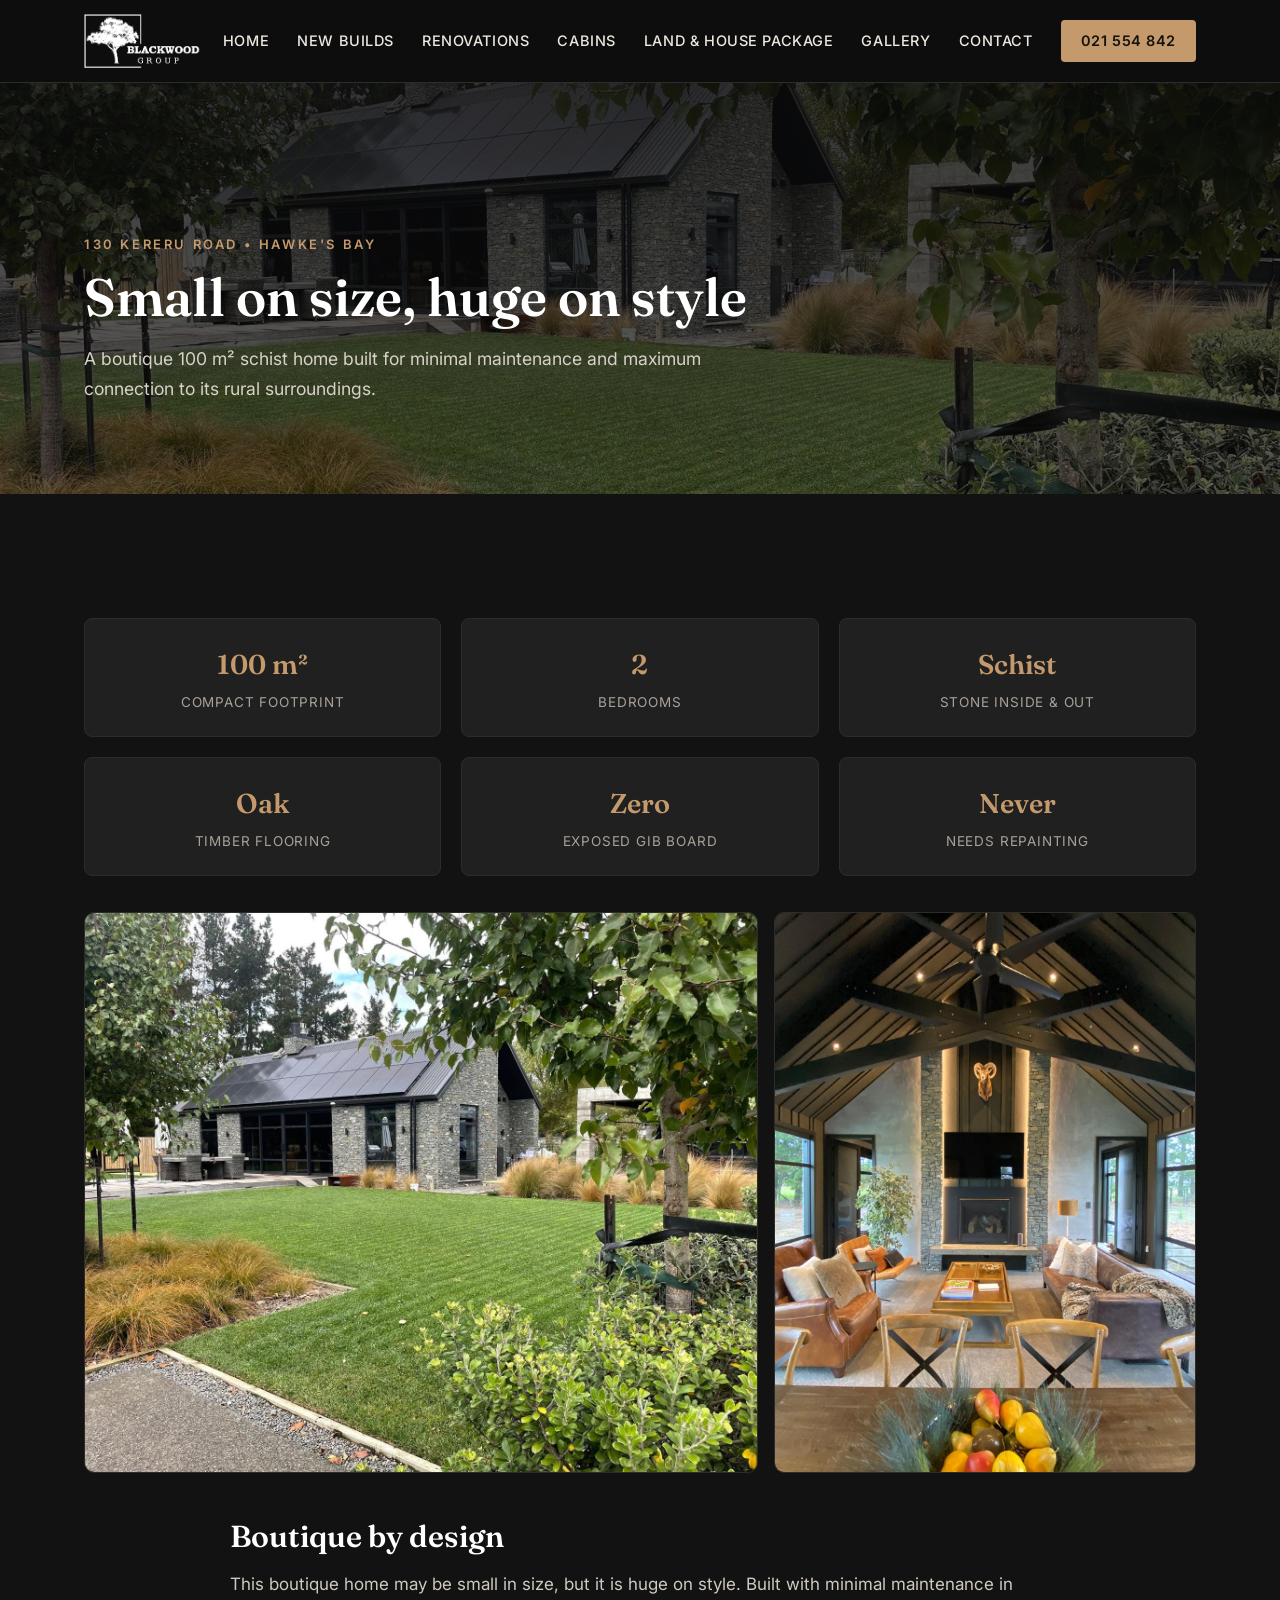
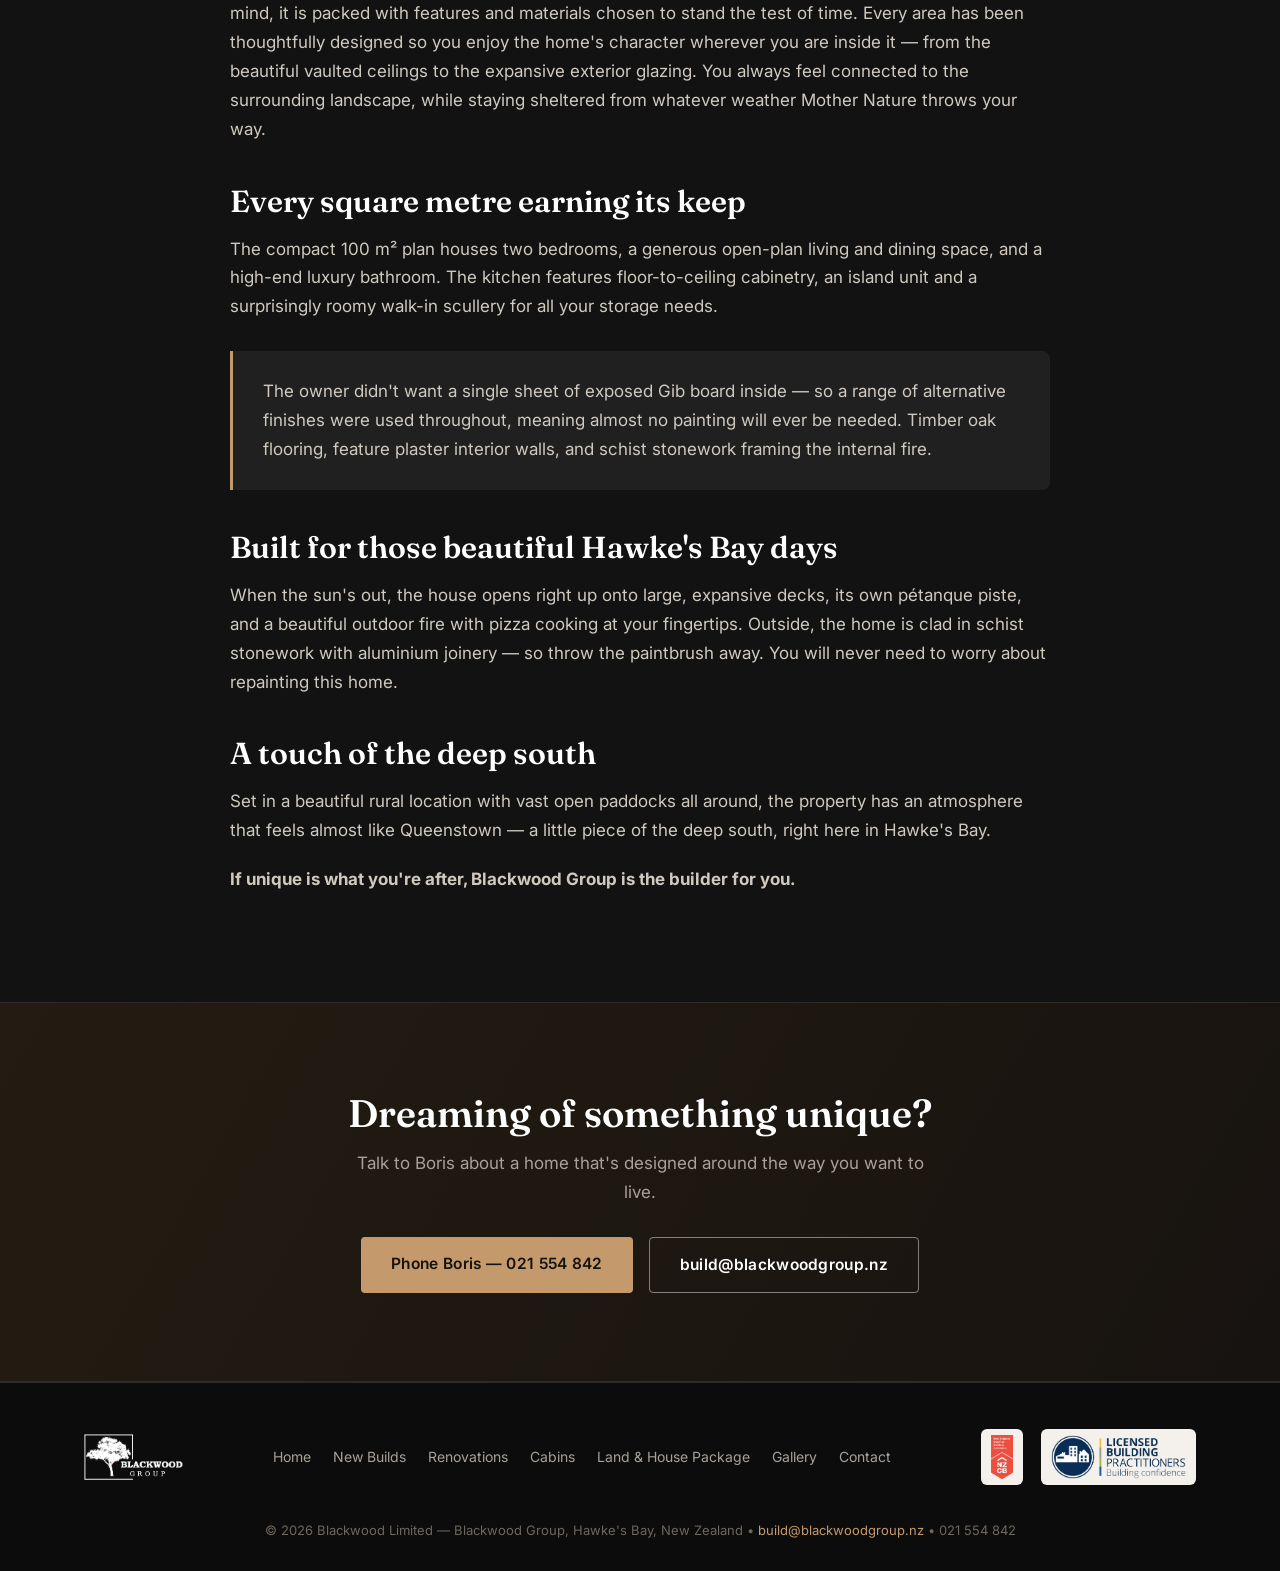
==== 130-kereru-road.html @ d4d8f1e1 "Cabins and 130" ====
<!DOCTYPE html>
<html lang="en-NZ">
<head>
<meta charset="UTF-8">
<meta name="viewport" content="width=device-width, initial-scale=1.0">
<title>130 Kereru Road — A Boutique Schist Home | Blackwood Group</title>
<meta name="description" content="130 Kereru Road — a compact 100m² boutique home by Blackwood Group. Schist stone, vaulted ceilings, oak floors and a low-maintenance build designed to stand the test of time. Hawke's Bay.">
<link rel="icon" type="image/png" href="assets/blackwood-logo-trans.png">
<link rel="preconnect" href="https://fonts.googleapis.com">
<link rel="preconnect" href="https://fonts.gstatic.com" crossorigin>
<link href="https://fonts.googleapis.com/css2?family=Fraunces:wght@400;600;700&family=Inter:wght@400;500;600&display=swap" rel="stylesheet">
<link rel="stylesheet" href="css/style.css">
<style>
  .photo-pair { display: grid; grid-template-columns: 1.6fr 1fr; gap: 16px; margin: 10px 0 46px; }
  .photo-pair img { width: 100%; height: 100%; object-fit: cover; border-radius: 10px; border: 1px solid var(--line); }
  .photo-pair .tall { min-height: 100%; }
  @media (max-width: 800px) { .photo-pair { grid-template-columns: 1fr; } }
</style>
</head>
<body>

<header>
  <div class="nav">
    <a class="brand" href="index.html"><img src="assets/blackwood-logo-white.png" alt="Blackwood Group"></a>
    <button class="menu-toggle" aria-label="Menu" onclick="document.querySelector('.nav nav').classList.toggle('open')">
      <span></span><span></span><span></span>
    </button>
    <nav>
      <a href="index.html">Home</a>
      <a href="new-builds.html">New Builds</a>
      <a href="renovations.html">Renovations</a>
      <a href="cabins.html">Cabins</a>
      <a href="land-and-house-package.html">Land &amp; House Package</a>
      <a href="gallery.html">Gallery</a>
      <a href="index.html#contact">Contact</a>
      <a class="cta" href="tel:+6421554842">021 554 842</a>
    </nav>
  </div>
</header>

<div class="page-hero" style="background-image:url('assets/kereru/kereru-exterior.jpg'); background-position:center 40%; padding:150px 0 90px">
  <div class="wrap">
    <div class="kicker">130 Kereru Road &bull; Hawke's Bay</div>
    <h1>Small on size, huge on style</h1>
    <p>A boutique 100 m&sup2; schist home built for minimal maintenance and maximum connection to its rural surroundings.</p>
  </div>
</div>

<section>
  <div class="wrap">
    <div class="specs">
      <div class="spec"><div class="num">100 m&sup2;</div><div class="lbl">Compact footprint</div></div>
      <div class="spec"><div class="num">2</div><div class="lbl">Bedrooms</div></div>
      <div class="spec"><div class="num">Schist</div><div class="lbl">Stone inside &amp; out</div></div>
      <div class="spec"><div class="num">Oak</div><div class="lbl">Timber flooring</div></div>
      <div class="spec"><div class="num">Zero</div><div class="lbl">Exposed Gib board</div></div>
      <div class="spec"><div class="num">Never</div><div class="lbl">Needs repainting</div></div>
    </div>

    <div class="photo-pair">
      <img src="assets/kereru/kereru-exterior.jpg" alt="130 Kereru Road — schist and black steel exterior set in lawn and native planting">
      <img class="tall" src="assets/kereru/kereru-interior.jpg" alt="130 Kereru Road — vaulted living room with schist fireplace">
    </div>

    <div class="prose" style="max-width:820px; margin:0 auto">
      <h2>Boutique by design</h2>
      <p>This boutique home may be small in size, but it is huge on style. Built with minimal maintenance in mind, it is packed with features and materials chosen to stand the test of time. Every area has been thoughtfully designed so you enjoy the home's character wherever you are inside it &mdash; from the beautiful vaulted ceilings to the expansive exterior glazing. You always feel connected to the surrounding landscape, while staying sheltered from whatever weather Mother Nature throws your way.</p>

      <h2>Every square metre earning its keep</h2>
      <p>The compact 100 m&sup2; plan houses two bedrooms, a generous open-plan living and dining space, and a high-end luxury bathroom. The kitchen features floor-to-ceiling cabinetry, an island unit and a surprisingly roomy walk-in scullery for all your storage needs.</p>

      <div class="highlight-box">
        <p>The owner didn't want a single sheet of exposed Gib board inside &mdash; so a range of alternative finishes were used throughout, meaning almost no painting will ever be needed. Timber oak flooring, feature plaster interior walls, and schist stonework framing the internal fire.</p>
      </div>

      <h2>Built for those beautiful Hawke's Bay days</h2>
      <p>When the sun's out, the house opens right up onto large, expansive decks, its own p&eacute;tanque piste, and a beautiful outdoor fire with pizza cooking at your fingertips. Outside, the home is clad in schist stonework with aluminium joinery &mdash; so throw the paintbrush away. You will never need to worry about repainting this home.</p>

      <h2>A touch of the deep south</h2>
      <p>Set in a beautiful rural location with vast open paddocks all around, the property has an atmosphere that feels almost like Queenstown &mdash; a little piece of the deep south, right here in Hawke's Bay.</p>

      <p><strong>If unique is what you're after, Blackwood Group is the builder for you.</strong></p>
    </div>
  </div>
</section>

<section class="cta-band">
  <div class="wrap">
    <h2>Dreaming of something unique?</h2>
    <p>Talk to Boris about a home that's designed around the way you want to live.</p>
    <div class="btn-row" style="justify-content:center">
      <a class="btn btn-solid" href="tel:+6421554842">Phone Boris — 021 554 842</a>
      <a class="btn btn-ghost" href="mailto:build@blackwoodgroup.nz">build@blackwoodgroup.nz</a>
    </div>
  </div>
</section>

<footer>
  <div class="wrap">
    <div class="foot">
      <img src="assets/blackwood-logo-white.png" alt="Blackwood Group">
      <nav>
        <a href="index.html">Home</a>
        <a href="new-builds.html">New Builds</a>
        <a href="renovations.html">Renovations</a>
        <a href="cabins.html">Cabins</a>
        <a href="land-and-house-package.html">Land &amp; House Package</a>
        <a href="gallery.html">Gallery</a>
        <a href="index.html#contact">Contact</a>
      </nav>
      <div class="foot-badges">
        <a href="https://www.nzcb.nz/businesses/60190/" target="_blank" rel="noopener"><img src="assets/nzcb-logo.png" alt="NZCB member"></a>
        <img src="assets/lbp-logo.png" alt="Licensed Building Practitioner">
      </div>
    </div>
    <div class="copyright">&copy; 2026 Blackwood Limited &mdash; Blackwood Group, Hawke's Bay, New Zealand &bull; <a href="mailto:build@blackwoodgroup.nz">build@blackwoodgroup.nz</a> &bull; 021 554 842</div>
  </div>
</footer>

</body>
</html>
---- css/style.css ----
/* ============================================================
   Blackwood Group — www.blackwoodgroup.nz
   ============================================================ */

:root {
  --ink: #121212;
  --panel: #181818;
  --card: #202020;
  --line: #2e2c29;
  --text: #ece7df;
  --muted: #a8a199;
  --accent: #c49a6c;
  --accent-dark: #a67f4e;
  --light: #f4f1ec;
  --maxw: 1160px;
}

* { margin: 0; padding: 0; box-sizing: border-box; }

html { scroll-behavior: smooth; }

body {
  background: var(--ink);
  color: var(--text);
  font-family: 'Inter', -apple-system, BlinkMacSystemFont, 'Segoe UI', sans-serif;
  font-size: 17px;
  line-height: 1.7;
  -webkit-font-smoothing: antialiased;
}

h1, h2, h3, h4 {
  font-family: 'Fraunces', Georgia, serif;
  font-weight: 600;
  line-height: 1.15;
  color: #fff;
}

img { max-width: 100%; display: block; }

a { color: var(--accent); text-decoration: none; }
a:hover { color: #d9b488; }

.wrap { max-width: var(--maxw); margin: 0 auto; padding: 0 24px; }

/* ---------- Header ---------- */
header {
  position: sticky;
  top: 0;
  z-index: 50;
  background: rgba(14, 14, 14, 0.92);
  backdrop-filter: blur(10px);
  border-bottom: 1px solid var(--line);
}

.nav {
  display: flex;
  align-items: center;
  justify-content: space-between;
  padding: 14px 24px;
  max-width: var(--maxw);
  margin: 0 auto;
}

.nav .brand img { height: 54px; width: auto; }

.nav nav { display: flex; gap: 28px; align-items: center; }

.nav nav a {
  color: var(--text);
  font-size: 14.5px;
  font-weight: 500;
  letter-spacing: 0.04em;
  text-transform: uppercase;
}

.nav nav a:hover, .nav nav a.active { color: var(--accent); }

.nav .cta {
  background: var(--accent);
  color: #16120c;
  padding: 9px 20px;
  border-radius: 4px;
  font-weight: 600;
}

.nav .cta:hover { background: #d9b488; color: #16120c; }

.menu-toggle { display: none; background: none; border: none; cursor: pointer; }
.menu-toggle span { display: block; width: 26px; height: 2px; background: var(--text); margin: 6px 0; }

/* ---------- Hero ---------- */
.hero {
  position: relative;
  min-height: 78vh;
  display: flex;
  align-items: center;
  background-size: cover;
  background-position: center 65%;
}

.hero::after {
  content: '';
  position: absolute;
  inset: 0;
  background: linear-gradient(100deg, rgba(10,10,10,0.87) 0%, rgba(10,10,10,0.55) 55%, rgba(10,10,10,0.25) 100%);
}

.hero .wrap { position: relative; z-index: 2; padding-top: 80px; padding-bottom: 80px; }

.hero .kicker {
  color: var(--accent);
  text-transform: uppercase;
  letter-spacing: 0.22em;
  font-size: 13px;
  font-weight: 600;
  margin-bottom: 18px;
}

.hero h1 { font-size: clamp(2.4rem, 5.4vw, 4rem); max-width: 15ch; margin-bottom: 22px; }

.hero p.lead { font-size: 1.15rem; max-width: 52ch; color: #d8d2c9; margin-bottom: 34px; }

.btn-row { display: flex; gap: 16px; flex-wrap: wrap; }

.btn {
  display: inline-block;
  padding: 14px 30px;
  border-radius: 4px;
  font-weight: 600;
  font-size: 15.5px;
  letter-spacing: 0.02em;
}

.btn-solid { background: var(--accent); color: #16120c; }
.btn-solid:hover { background: #d9b488; color: #16120c; }

.btn-ghost { border: 1px solid rgba(255,255,255,0.45); color: #fff; }
.btn-ghost:hover { border-color: var(--accent); color: var(--accent); }

/* ---------- Sections ---------- */
section { padding: 88px 0; }

.section-head { max-width: 640px; margin-bottom: 52px; }

.section-head .kicker {
  color: var(--accent);
  text-transform: uppercase;
  letter-spacing: 0.2em;
  font-size: 12.5px;
  font-weight: 600;
  margin-bottom: 12px;
}

.section-head h2 { font-size: clamp(1.8rem, 3.6vw, 2.6rem); margin-bottom: 16px; }
.section-head p { color: var(--muted); }

.center { text-align: center; }
.center .section-head { margin-left: auto; margin-right: auto; }

/* ---------- Cards ---------- */
.grid-3 { display: grid; grid-template-columns: repeat(3, 1fr); gap: 26px; }
.grid-2 { display: grid; grid-template-columns: repeat(2, 1fr); gap: 26px; }

.card {
  background: var(--card);
  border: 1px solid var(--line);
  border-radius: 8px;
  overflow: hidden;
  display: flex;
  flex-direction: column;
  transition: transform 0.25s ease, border-color 0.25s ease;
}

.card:hover { transform: translateY(-4px); border-color: var(--accent-dark); }

.card .card-img { height: 210px; background-size: cover; background-position: center; }

.card .card-body { padding: 28px; flex: 1; display: flex; flex-direction: column; }

.card h3 { font-size: 1.35rem; margin-bottom: 12px; }
.card p { color: var(--muted); font-size: 15.5px; flex: 1; }
.card .more { margin-top: 18px; font-weight: 600; font-size: 14.5px; text-transform: uppercase; letter-spacing: 0.06em; }

/* ---------- Feature list ---------- */
.feature-list { display: grid; grid-template-columns: repeat(2, 1fr); gap: 20px 40px; margin-top: 24px; }

.feature {
  display: flex;
  gap: 14px;
  align-items: flex-start;
  padding: 18px 20px;
  background: var(--card);
  border: 1px solid var(--line);
  border-radius: 8px;
}

.feature .dot {
  flex: 0 0 10px;
  width: 10px; height: 10px;
  border-radius: 50%;
  background: var(--accent);
  margin-top: 9px;
}

.feature h4 { font-size: 1.02rem; font-family: 'Inter', sans-serif; font-weight: 600; margin-bottom: 4px; }
.feature p { color: var(--muted); font-size: 14.5px; line-height: 1.55; }

/* ---------- Split layout ---------- */
.split { display: grid; grid-template-columns: 1.05fr 1fr; gap: 56px; align-items: center; }
.split .img-frame { border-radius: 10px; overflow: hidden; border: 1px solid var(--line); }
.split h2 { font-size: clamp(1.7rem, 3.2vw, 2.4rem); margin-bottom: 18px; }
.split p { color: var(--muted); margin-bottom: 16px; }

/* ---------- Stats ---------- */
.stats { display: grid; grid-template-columns: repeat(4, 1fr); gap: 26px; text-align: center; }
.stat .num { font-family: 'Fraunces', serif; font-size: 2.6rem; color: var(--accent); font-weight: 600; }
.stat .lbl { color: var(--muted); font-size: 14px; text-transform: uppercase; letter-spacing: 0.08em; margin-top: 6px; }

/* ---------- Accreditation strip ---------- */
.accreditation { background: var(--light); color: #2a2a2a; }
.accreditation h2 { color: #1b1b1b; }
.accreditation .section-head p { color: #5c574f; }

.accred-cards { display: flex; gap: 30px; justify-content: center; flex-wrap: wrap; }

.accred-card {
  background: #fff;
  border: 1px solid #e2ddd4;
  border-radius: 10px;
  padding: 34px 40px;
  max-width: 430px;
  flex: 1 1 340px;
  text-align: center;
  transition: box-shadow 0.25s ease;
}

.accred-card:hover { box-shadow: 0 10px 34px rgba(0,0,0,0.12); }

.accred-card img { margin: 0 auto 22px; }
.accred-card img.nzcb { height: 170px; width: auto; }
.accred-card img.lbp { height: 84px; width: auto; }

.accred-card h3 { color: #1b1b1b; font-size: 1.2rem; margin-bottom: 10px; }
.accred-card p { color: #5c574f; font-size: 14.5px; line-height: 1.6; margin-bottom: 16px; }
.accred-card a { color: var(--accent-dark); font-weight: 600; font-size: 14.5px; }
.accred-card a:hover { color: #8a6435; }

/* ---------- Contact ---------- */
.contact { background: var(--panel); border-top: 1px solid var(--line); }

.contact-box {
  display: grid;
  grid-template-columns: 1fr 1fr;
  gap: 40px;
  align-items: center;
}

.contact-items { display: flex; flex-direction: column; gap: 20px; }

.contact-item {
  display: flex;
  align-items: center;
  gap: 18px;
  background: var(--card);
  border: 1px solid var(--line);
  border-radius: 8px;
  padding: 22px 26px;
}

.contact-item .ico {
  flex: 0 0 46px;
  width: 46px; height: 46px;
  border-radius: 50%;
  background: rgba(196,154,108,0.14);
  display: flex; align-items: center; justify-content: center;
  color: var(--accent);
  font-size: 20px;
}

.contact-item .lbl { font-size: 13px; text-transform: uppercase; letter-spacing: 0.08em; color: var(--muted); }
.contact-item .val { font-size: 1.15rem; font-weight: 600; color: #fff; }
.contact-item .val a { color: #fff; }
.contact-item .val a:hover { color: var(--accent); }

/* ---------- Footer ---------- */
footer { background: #0c0c0c; border-top: 1px solid var(--line); padding: 46px 0 30px; }

.foot {
  display: flex;
  justify-content: space-between;
  align-items: center;
  gap: 30px;
  flex-wrap: wrap;
}

.foot img { height: 46px; width: auto; }

.foot nav { display: flex; gap: 22px; flex-wrap: wrap; }
.foot nav a { color: var(--muted); font-size: 14px; }
.foot nav a:hover { color: var(--accent); }

.foot-badges { display: flex; gap: 18px; align-items: center; }
.foot-badges img { height: 56px; width: auto; background: #f4f1ec; padding: 6px 10px; border-radius: 6px; }

.copyright { text-align: center; color: #6d675f; font-size: 13px; margin-top: 34px; }

/* ---------- Page hero (inner pages) ---------- */
.page-hero {
  position: relative;
  padding: 110px 0 70px;
  background-size: cover;
  background-position: center;
  background-color: var(--panel);
}

.page-hero::after {
  content: '';
  position: absolute; inset: 0;
  background: linear-gradient(180deg, rgba(10,10,10,0.82), rgba(10,10,10,0.62));
}

.page-hero .wrap { position: relative; z-index: 2; }
.page-hero .kicker { color: var(--accent); text-transform: uppercase; letter-spacing: 0.2em; font-size: 13px; font-weight: 600; margin-bottom: 12px; }
.page-hero h1 { font-size: clamp(2.1rem, 4.6vw, 3.3rem); max-width: 20ch; }
.page-hero p { color: #d8d2c9; max-width: 60ch; margin-top: 16px; font-size: 1.1rem; }

/* ---------- Prose ---------- */
.prose p { margin-bottom: 20px; color: #cfc9c0; }
.prose h2 { font-size: 1.9rem; margin: 40px 0 16px; }
.prose h3 { font-size: 1.35rem; margin: 32px 0 12px; }

.highlight-box {
  background: var(--card);
  border-left: 3px solid var(--accent);
  border-radius: 0 8px 8px 0;
  padding: 26px 30px;
  margin: 30px 0;
}
.highlight-box p { margin-bottom: 0; }

/* ---------- CTA band ---------- */
.cta-band {
  background: linear-gradient(120deg, #241c12, #171310);
  border-top: 1px solid var(--line);
  border-bottom: 1px solid var(--line);
  text-align: center;
}
.cta-band h2 { font-size: clamp(1.7rem, 3.4vw, 2.4rem); margin-bottom: 14px; }
.cta-band p { color: var(--muted); max-width: 54ch; margin: 0 auto 30px; }

/* ---------- Package specs ---------- */
.specs { display: grid; grid-template-columns: repeat(3, 1fr); gap: 20px; margin: 36px 0; }
.spec {
  background: var(--card);
  border: 1px solid var(--line);
  border-radius: 8px;
  padding: 22px;
  text-align: center;
}
.spec .num { font-family: 'Fraunces', serif; font-size: 1.7rem; color: var(--accent); font-weight: 600; }
.spec .lbl { color: var(--muted); font-size: 13.5px; text-transform: uppercase; letter-spacing: 0.06em; margin-top: 4px; }

.price-tag {
  display: inline-block;
  background: rgba(196,154,108,0.13);
  border: 1px solid var(--accent-dark);
  color: var(--accent);
  border-radius: 4px;
  padding: 10px 22px;
  font-weight: 600;
  letter-spacing: 0.05em;
  text-transform: uppercase;
  font-size: 14.5px;
}

/* ---------- Responsive ---------- */
@media (max-width: 900px) {
  .grid-3, .grid-2, .feature-list, .contact-box, .specs { grid-template-columns: 1fr 1fr; }
  .split { grid-template-columns: 1fr; gap: 34px; }
  .stats { grid-template-columns: repeat(2, 1fr); }
}

@media (max-width: 680px) {
  .nav nav {
    display: none;
    position: absolute;
    top: 100%;
    left: 0; right: 0;
    background: #101010;
    border-bottom: 1px solid var(--line);
    flex-direction: column;
    padding: 20px 24px;
    gap: 18px;
  }
  .nav nav.open { display: flex; }
  .menu-toggle { display: block; }
  .grid-3, .grid-2, .feature-list, .contact-box, .specs { grid-template-columns: 1fr; }
  section { padding: 60px 0; }
  .hero { min-height: 64vh; }
}

/* ---------- 4-up services grid ---------- */
.grid-4 { display: grid; grid-template-columns: repeat(4, 1fr); gap: 20px; }
.grid-4 .card .card-img { height: 180px; }
.grid-4 .card .card-body { padding: 24px 22px; }
.grid-4 .card h3 { font-size: 1.2rem; }
.grid-4 .card p { font-size: 14.5px; }
@media (max-width: 1000px) { .grid-4 { grid-template-columns: repeat(2, 1fr); } }
@media (max-width: 560px) { .grid-4 { grid-template-columns: 1fr; } }

/* ---------- 5-up services grid ---------- */
.grid-5 { display: grid; grid-template-columns: repeat(5, 1fr); gap: 16px; }
.grid-5 .card .card-img { height: 160px; }
.grid-5 .card .card-body { padding: 20px 18px; }
.grid-5 .card h3 { font-size: 1.1rem; }
.grid-5 .card p { font-size: 13.5px; line-height: 1.55; }
.grid-5 .card .more { font-size: 13px; }
@media (max-width: 1100px) { .grid-5 { grid-template-columns: repeat(3, 1fr); } }
@media (max-width: 760px) { .grid-5 { grid-template-columns: repeat(2, 1fr); } }
@media (max-width: 520px) { .grid-5 { grid-template-columns: 1fr; } }
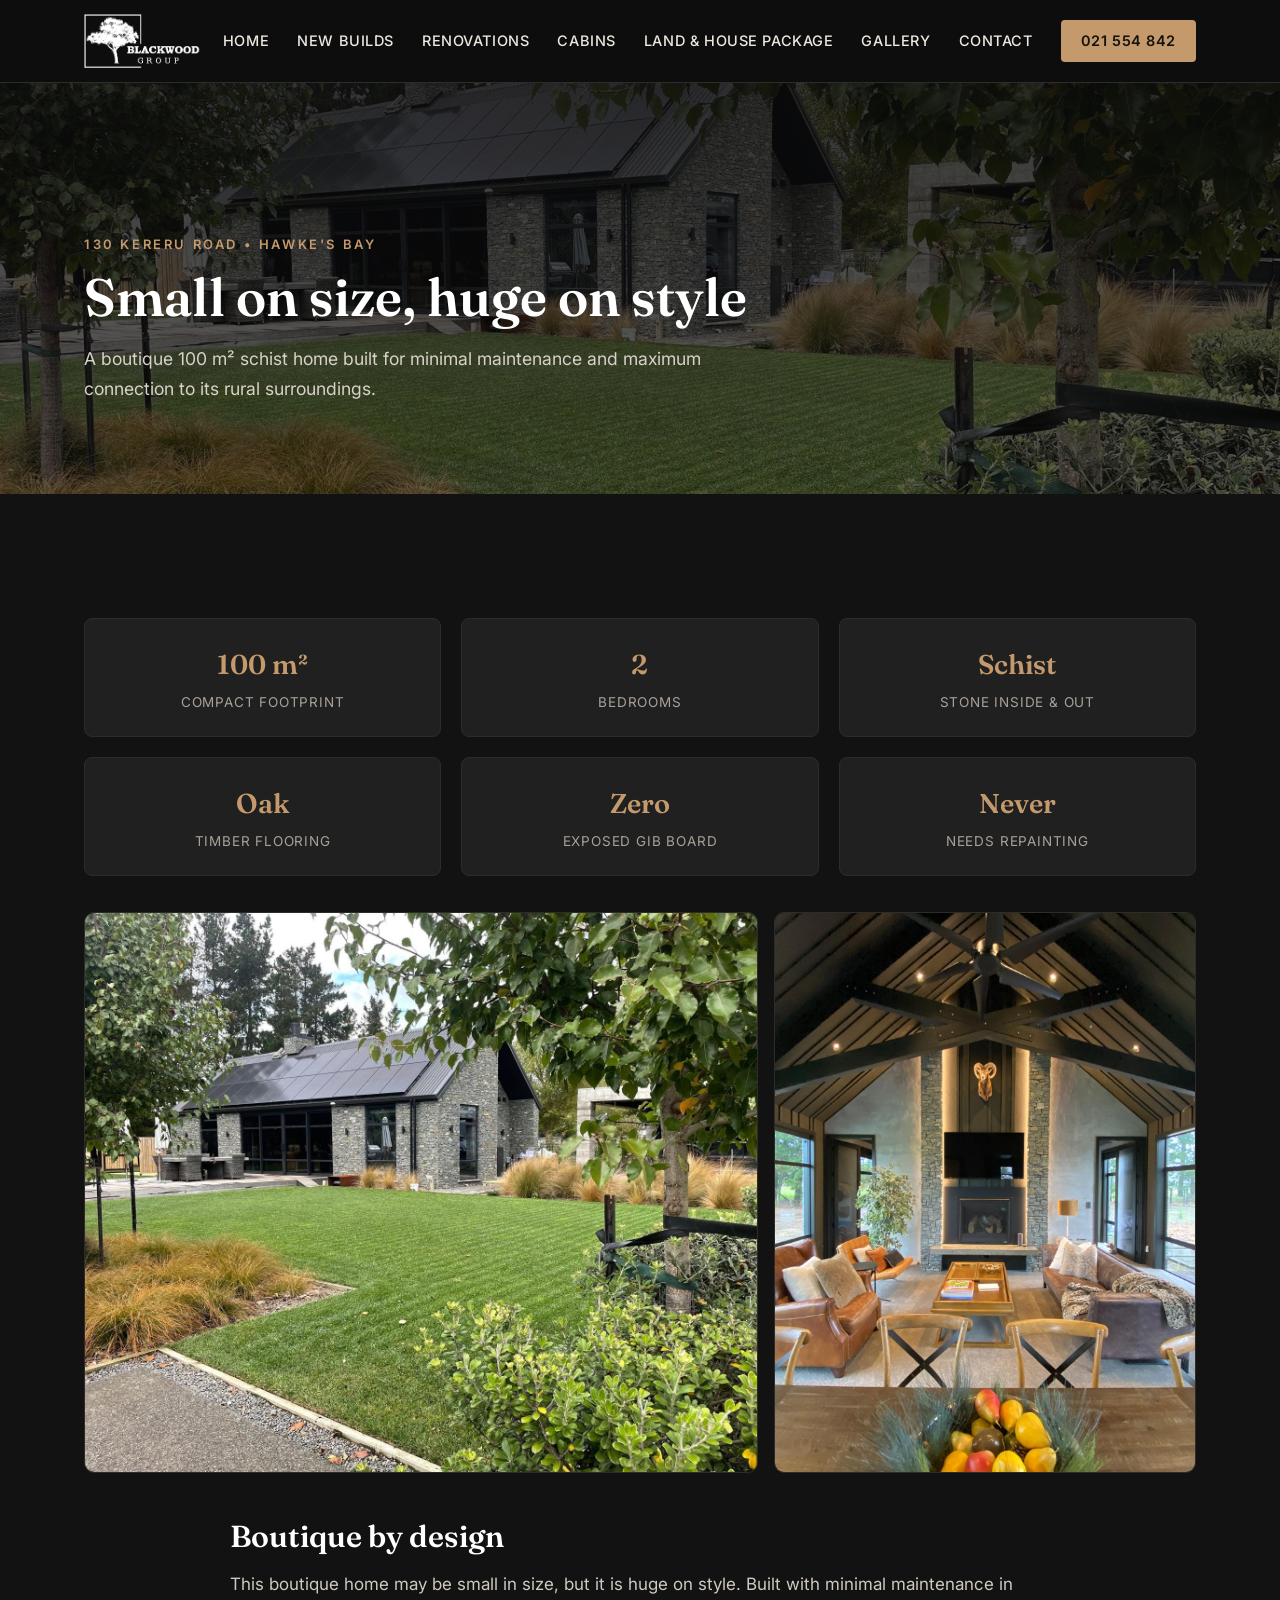
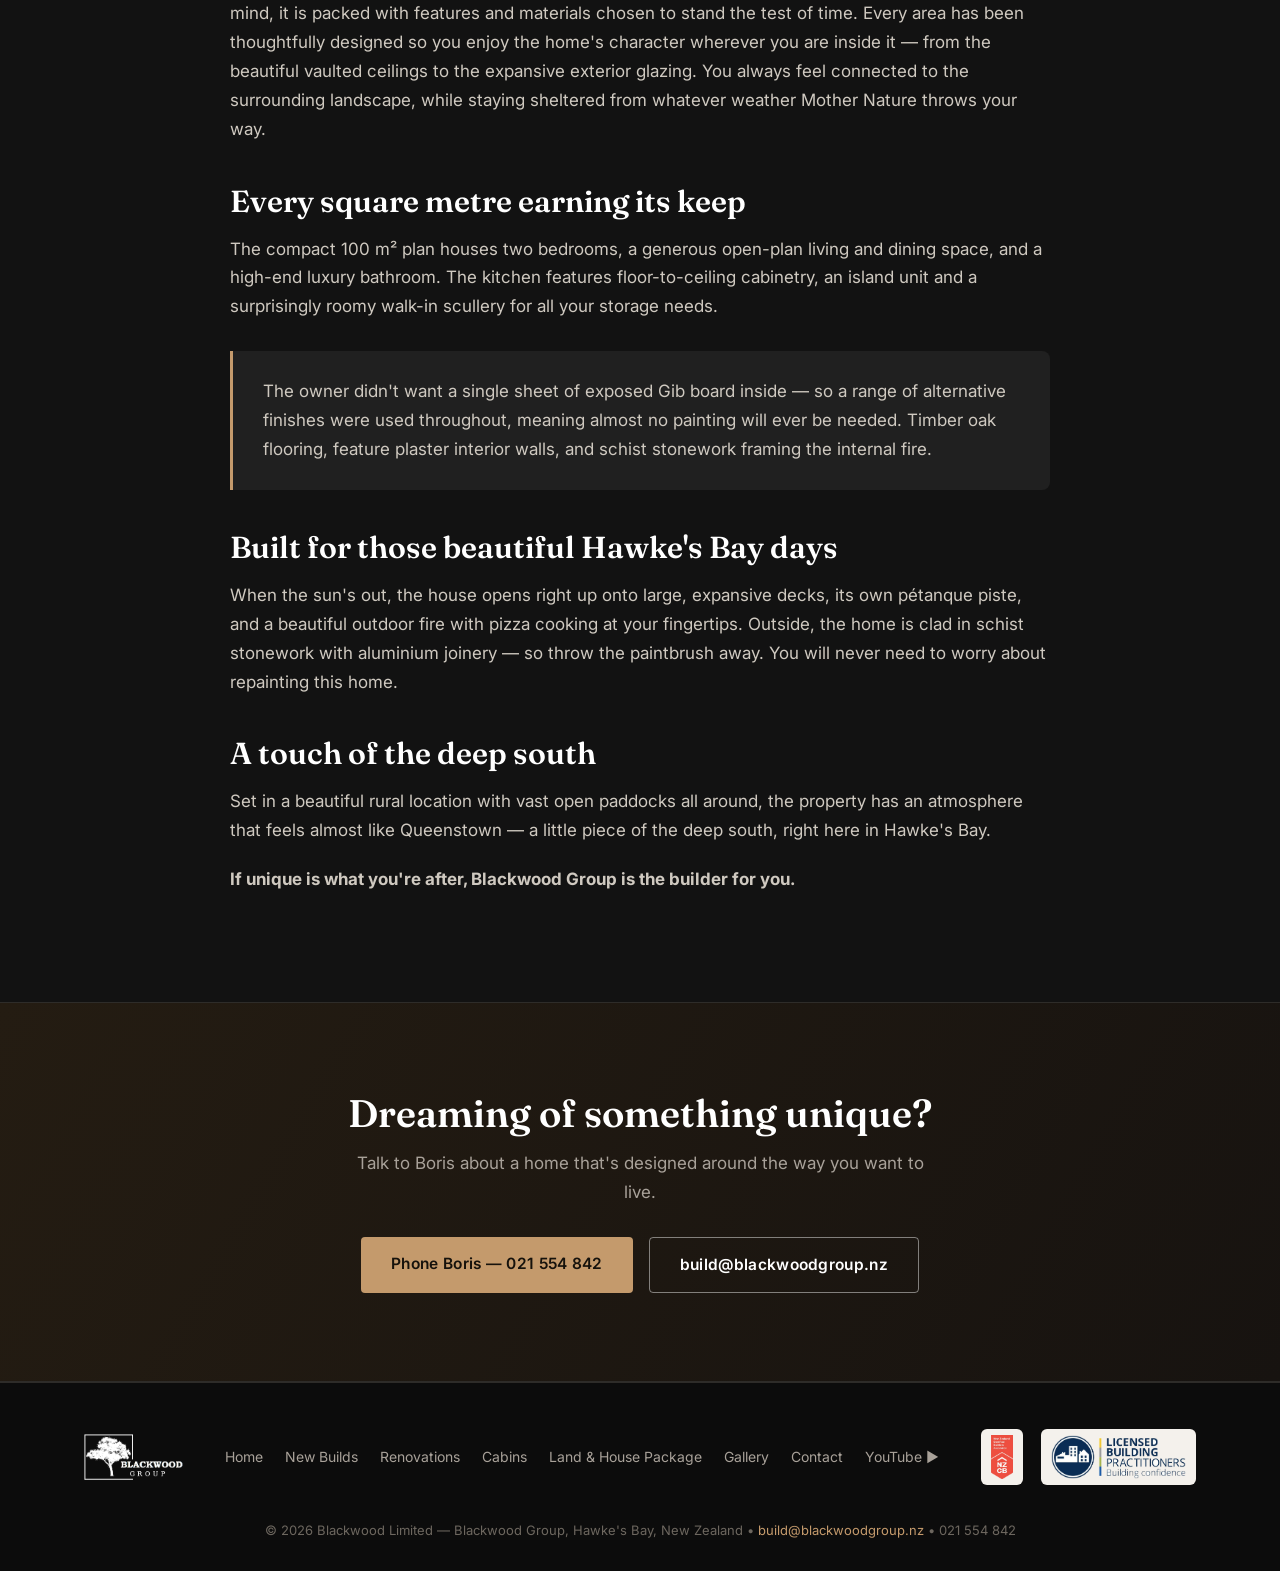
==== commit ead46f4d: "Youtube" ====
--- a/130-kereru-road.html
+++ b/130-kereru-road.html
@@ -107,6 +107,7 @@
         <a href="land-and-house-package.html">Land &amp; House Package</a>
         <a href="gallery.html">Gallery</a>
         <a href="index.html#contact">Contact</a>
+        <a class="yt-link" href="https://youtube.com/@blackwoodgroupnz" target="_blank" rel="noopener">YouTube &#9654;</a>
       </nav>
       <div class="foot-badges">
         <a href="https://www.nzcb.nz/businesses/60190/" target="_blank" rel="noopener"><img src="assets/nzcb-logo.png" alt="NZCB member"></a>
--- a/css/style.css
+++ b/css/style.css
@@ -418,3 +418,9 @@
 @media (max-width: 1100px) { .grid-5 { grid-template-columns: repeat(3, 1fr); } }
 @media (max-width: 760px) { .grid-5 { grid-template-columns: repeat(2, 1fr); } }
 @media (max-width: 520px) { .grid-5 { grid-template-columns: 1fr; } }
+
+/* ---------- Video embeds ---------- */
+.video-frame { position: relative; aspect-ratio: 16 / 9; border-radius: 10px; overflow: hidden; border: 1px solid var(--line); margin: 0 0 34px; background: #000; }
+.video-frame iframe { position: absolute; inset: 0; width: 100%; height: 100%; border: 0; }
+.yt-link { color: var(--muted); }
+.yt-link:hover { color: var(--accent); }
